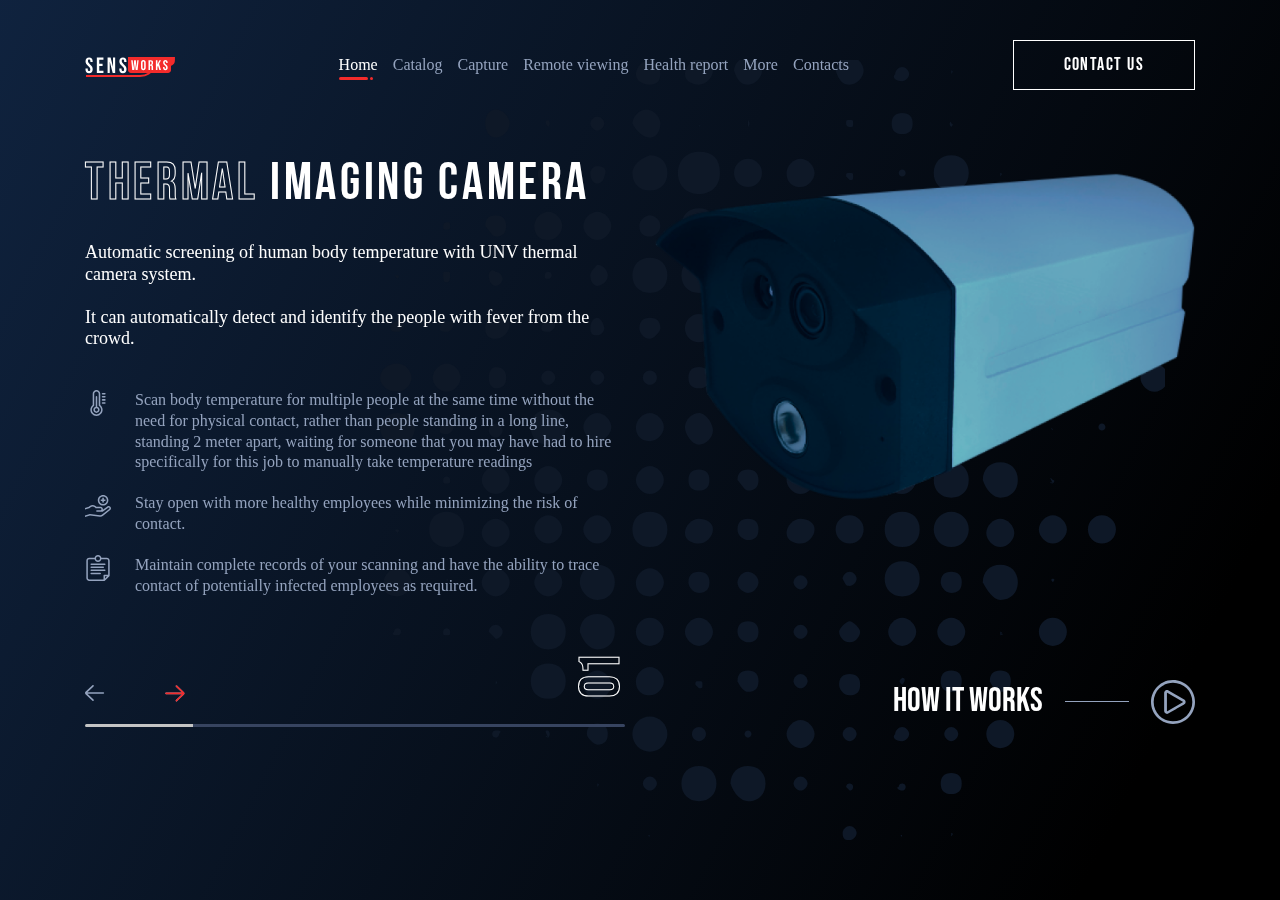
==== index.html @ 66bf6013 "Add files via upload" ====
<!DOCTYPE html>
<html lang="ru">
<head>
  <title>SENS Works</title>
  <meta charset="UTF-8">
  <meta name="viewport" content="width=device-width, initial-scale=1.0">
  <link rel="shortcut icon" href="img/favicon.svg" type="image/svg">

  <link rel="stylesheet" href="css/bootstrap.min.css">
  <link rel="stylesheet" type="text/css" href="css/assets.css">
  <link rel="stylesheet" href="css/slick.css">
  <link rel="stylesheet" href="css/slick-theme.css">
  <link rel="stylesheet" type="text/css" href="css/style.css">
  <link rel="stylesheet" href="css/media.css">
  <link rel="stylesheet" href="css/animate.css">
  <link rel="stylesheet" href="css/magnific-popup.css">

</head>

<body class="full-height">

  <header>
    <div class="container">
      <div class="header">
        <a href="index.html" class="logo"><img src="img/logo.svg" alt=""></a>

        <ul class="nav-menu">
          <li class="active"><a href="index.html">Home</a></li>
          <li><a href="catalog.html">Catalog</a></li>
          <li><a href="#">Capture</a></li>
          <li><a href="#">Remote viewing</a></li>
          <li><a href="#">Health report</a></li>
          <li><a href="#">More</a></li>
          <li><a href="#">Contacts</a></li>
        </ul>

        <a href="contact-us.html" class="header-btn">Contact us</a>

        <div class="btn-menu"><img src="img/menu.svg" alt=""></div>
      </div>
    </div>
  </header>


  <div class="container">
    <div class="row">
      <div class="col-xl-6 col-lg-6 col-md-12 order-lg-1 order-md-2 order-2">
        <div class="slider slider-for">
          <div>
            <div class="slider-head">
              <div class="title wow fadeInUp"><span>Thermal</span> imaging camera</div>
              <div class="descr wow fadeInUp" data-wow-delay=".2s">
                Automatic screening of human body temperature with UNV thermal camera system. <br><br>

                It can automatically detect and identify the people with fever from the crowd.
              </div>
            </div>

            <ul>
              <li class="wow fadeInUp" data-wow-delay=".3s">
                <img src="img/slider/1.svg" alt="">
                Scan body temperature for multiple people at the same time without the need for physical contact, rather than people standing in a long line, standing 2 meter apart, waiting for someone that you may have had
                to hire specifically for this job to manually take temperature readings
              </li>
              <li class="wow fadeInUp" data-wow-delay=".4s">
                <img src="img/slider/2.svg" alt="">
                Stay open with more healthy employees while minimizing the risk
                of contact.
              </li>
              <li class="wow fadeInUp" data-wow-delay=".5s">
                <img src="img/slider/3.svg" alt="">
                Maintain complete records of your scanning and have the ability to trace contact of potentially infected employees as required.
              </li>
            </ul>
          </div>
          <div>
            <div class="slider-head">
              <div class="title wow fadeInUp"><span>Face capture,</span> deduplication and tracking</div>
            </div>

            <ul>
              <li>
                <img src="img/slider/4.svg" alt="">
                Millisecond level processing speed, quickly capture key face points such
                as eyes, eyebrows, lips, nose, profiles on any device.
              </li>
              <li>
                <img src="img/slider/5.svg" alt="">
                Based on multi-task deep neural network, we can accurately track
                the face detected from images in real time.
              </li>
              <li>
                <img src="img/slider/6.svg" alt="">
                Quickly and accurately locate faces whether in shaded, vibration status,
                or in brightness changing or expression changing status.
              </li>
            </ul>
          </div>
          <div>
            <div class="slider-head">
              <div class="title small">
                Remote viewing, Infrared night vision,
                 Store visitor attribute analysis,
                 Smart Campus
                 Single Facial Recognition Attendance, Double Face Matching
              </div>
            </div>

            <ul>
              <li>
                <img src="img/slider/7.svg" alt="">
                We have the access control containing facial recognition and big data analysis technology, it is used to eliminate the occurrence of wrong pick-up, false alarm, kidnap, and other incidents.
              </li>
              <li>
                <img src="img/slider/8.svg" alt="">
                Use the intelligent morning inspection machine to check and record the child's height, weight, body temperature and other information to ensure the child's daily health and generate the growth photo album.
              </li>
              <li>
                <img src="img/slider/9.svg" alt="">
                Intelligent library machine is used to analyze children's reading interest, and provide data support for schools to introduce new book types and help parents to develop children's reading interest.
              </li>
            </ul>
          </div>
          <div>
            <div class="slider-head">
              <div class="title small">
                Student Health report - Facial Recognition,
                Temperature detection, Height measurement,
                Weight measurement,Intelligent photography
              </div>
            </div>

            <ul>
              <li>
                <img src="img/slider/10.svg" alt="">
                This equipment is especially important in our time, when there is a pandemic threat around us. Always be calm about the health of your child, since in educational institutions where cameras are installed, your child
                is protected from an infected person. The camera will instantly determine the body temperature and activity of a potential infected.
              </li>
              <li>
                <img src="img/slider/11.svg" alt="">
                We provide an opportunity to keep detailed statistics on the health status of students and visitors to institutions, so all information is analyzed with which you can predict the future state of human health.
              </li>
            </ul>
          </div>
          <div>
            <div class="slider-head">
              <div class="title small">
                <span>Vehicle/License</span> plate Feature Analysis <br>
                <span>Pedestrian</span> Feature Analysis <br>
                <span>Abnormal Event</span> Detection
              </div>
            </div>

            <ul>
              <li>
                Are you ready to increase the protection of your home, office, school right now? Write to us, we will provide a complete consultation on the selection of the required equipment.
              </li>
            </ul>
          </div>
        </div>
        <div class="panel">
          <div class="arrows"></div>
          <div class="slider__label">01</div>
          <div class="blur"></div>
        </div>
        

        <div class="progress" role="progressbar" aria-valuemin="0" aria-valuemax="100"></div>
        
      </div>
      <div class="col-xl-6 col-lg-6 col-md-12 order-lg-2 order-md-1 order-1">
        <div class="slider-nav">
          <div>
            <div class="slide-img"><img src="img/slider/slide1.png" alt=""></div>
            <a class="popup-youtube wow fadeInUp" data-wow-delay=".5s" href="http://www.youtube.com/watch?v=0O2aH4XLbto">How it works <span></span><img src="img/play.svg" alt=""></a><br>
          </div>
          <div>
            <div class="slide-img poa"><img src="img/slider/slide2.png" alt=""></div>
          </div>
          <div>
            <div class="slide-img poa"><img src="img/slider/slide3.png" alt=""></div>
          </div>
          <div>
            <div class="slide-img"><img src="img/slider/slide4.png" alt=""></div>
          </div>
          <div>
            <div class="slide-img"><img src="img/slider/slide5.png" alt=""></div>
          </div>
        </div>
      </div>

    </div>
  </div>







  <div class="header-menu wow zoomIn" data-wow-duration=".2s">
    <div class="close"><img src="img/close.svg" alt=""></div>
    <ul class="nav-menu">
      <li class="active"><a href="index.html">Home</a></li>
      <li><a href="catalog.html">Catalog</a></li>
      <li><a href="#">Capture</a></li>
      <li><a href="#">Remote viewing</a></li>
      <li><a href="#">Health report</a></li>
      <li><a href="#">More</a></li>
      <li><a href="#">Contacts</a></li>
    </ul>
  </div>

  <script src="js/jquery.min.js"></script>
  <script src="js/bootstrap.bundle.min.js"></script>
  <script src="js/typed.min.js"></script>
  <script src="js/script.js"></script>
  <script src="js/slick.min.js"></script>
  <script src="js/jquery.magnific-popup.js"></script>
  <script src="js/wow.min.js"></script>
  <script type="text/javascript" src="js/vanilla-tilt.min.js"></script>


</body>
</html>
---- css/assets.css ----
* {
	outline: none;
}
h1,h2,h3,h4,h5,h6,p {
	margin: 0;
	color: #000;
}
ul {
	padding: 0;
	list-style: none;
	margin-bottom: 0;
}
html {
	overflow-x: hidden;
	scroll-behavior: smooth;
}
body {
	background: linear-gradient(116.59deg, #102441 -3.58%, #000000 88.26%);
	font-family: Lato, sans-serif;
	width: 100%;
	overflow-x: hidden;
}

@font-face {
 font-family: Bebas Neue;
 src: url(fonts/BebasNeue-Regular.ttf);
}

@font-face {
 font-family: Bebas Neue Bold;
 src: url(fonts/BebasNeue-Bold.ttf);
}

h1 {
	font-family: Bebas Neue;
	font-style: normal;
	font-weight: normal;
	font-size: 58px;
	line-height: 100%;
	color: #FFFFFF;
	text-align: center;
	margin-bottom: 20px;
}
---- css/style.css ----
header .header {
	display: flex;
	align-items: center;
	justify-content: space-between;
	padding-top: 40px;
	margin-bottom: 80px;
	z-index: 1;
	position: relative;
}

header ul.nav-menu {
	display: flex;
}

header ul.nav-menu li a {
	font-family: Lato;
	font-style: normal;
	font-weight: normal;
	font-size: 16px;
	line-height: 100%;
	display: flex;
	align-items: center;
	color: #94A3BE;
	text-decoration: none;
	position: relative;
}

header ul.nav-menu li:not(:last-of-type) {
	margin-right: 15px;
}

header ul.nav-menu li.active a,
header ul.nav-menu li a:hover {
	color: #fff;
}

header ul.nav-menu li.active a:before {
	content: '';
	display: block;
	width: 29px;
	height: 3px;
	background: #F32B2B;
	border-radius: 15px;
	position: absolute;
	bottom: -7px;
}

header ul.nav-menu li.active a:after {
	content: '';
	display: block;
	width: 3px;
	height: 3px;
	background: #F32B2B;
	border-radius: 15px;
	position: absolute;
	bottom: -7px;
	left: 31px;
}

header .header-btn {
	font-family: Bebas Neue;
	font-style: normal;
	font-weight: normal;
	font-size: 18px;
	line-height: 100%;
	display: flex;
	align-items: center;
	text-align: center;
	letter-spacing: 0.08em;
	color: #FFFFFF;
	text-decoration: none;

	padding: 15px 50px;
	border: 1px solid #FFFFFF;
	border-radius: 0px;
	transition: .2s ease-out;
}

header .header-btn:hover {
	background: #fff;
	color: #000;
}

header .btn-menu {
	display: none;
}

.catalog header .header {
	margin-bottom: 130px;
}

.main h1 + .descr {
	font-family: Lato;
	font-style: normal;
	font-weight: 600;
	font-size: 18px;
	line-height: 120%;
	text-align: center;
	color: #94A3BE;

	max-width: 500px;
	margin: 0 auto 150px;
}

.main .product {
	margin-bottom: 250px;
}

.main .product .title {
	font-family: Bebas Neue;
	font-style: normal;
	font-weight: normal;
	font-size: 38px;
	line-height: 100%;
	color: #FFFFFF;
	margin-bottom: 23px;
}

.main .product .subtitle {
	font-family: Lato;
	font-style: normal;
	font-weight: 600;
	font-size: 18px;
	line-height: 120%;
	display: flex;
	align-items: center;
	color: #94A3BE;
	margin-bottom: 12px;
	max-width: 260px;
}

.main .product ul {
	margin-bottom: 50px;
}

.main .product ul li {
	font-family: Lato;
	font-style: normal;
	font-weight: normal;
	font-size: 14px;
	line-height: 150%;
	color: #94A3BE;
}

.main .product ul li span {
	color: #fff;
}

.main .product a.btn-buy {
	font-family: Bebas Neue;
	font-style: normal;
	font-weight: normal;
	font-size: 16px;
	line-height: 100%;
	text-align: center;
	letter-spacing: 0.08em;
	color: #FFFFFF;
	padding: 8px 36px;
	border: 1px solid #FFFFFF;
	border-radius: 0px;
	text-decoration: none;
	display: inline-block;
	transition: .2s ease-out;
}

.main .product a.btn-buy:hover {
	background: #fff;
	color: #000;
}

.main .product .product-img {
	display: flex;
	align-items: center;
	justify-content: center;
	height: 100%;
	position: relative;
}

.main .product .product-img:after {
	content: '';
	background: url("../img/products/bg.svg") no-repeat center center;
	display: block;
	width: 100%;
	height: 100%;
	position: absolute;
	z-index: -1;
	background-size: cover;
}

.header-menu {
	display: none;
	position: fixed;
	z-index: 999;
	top: 0;
	right: 0;
	bottom: 0;
	left: 0;
	background: rgba(0, 0, 0, .95);
}

.header-menu .close img {
	position: absolute;
	top: 24px;
	right: 24px;
	width: 48px;
	height: 48px;
	cursor: pointer;
}

.header-menu ul.nav-menu {
	display: flex;
	flex-direction: column;
	align-items: center;
	justify-content: center;
	height: 100%;
}

.header-menu ul.nav-menu li a {
	font-family: Lato;
	font-style: normal;
	font-weight: normal;
	font-size: 22px;
	line-height: 100%;
	display: flex;
	align-items: center;
	color: #94A3BE;
	text-decoration: none;
	position: relative;
}

.header-menu ul.nav-menu li:not(:last-of-type) {
	margin-bottom: 25px;
}

.header-menu ul.nav-menu li.active a,
.header-menu ul.nav-menu li a:hover {
	color: #fff;
}

body.full-height {
	min-height: 100vh;
	position: relative;
}

body.full-height:after {
	content: '';
	background: url('../img/bg.svg') no-repeat 75% center;
	position: absolute;
	width: 100%;
	height: 100%;
	top: 0;
	right: 0;
	z-index: -1;
}

.contact-us {
	margin-bottom: 30px;
}

.contact-us .title {
	font-family: Bebas Neue Bold;
	font-style: normal;
	font-weight: normal;
	font-size: 52px;
	line-height: 160%;
	display: flex;
	align-items: center;
	letter-spacing: 0.07em;
	color: #fff;
	margin-bottom: 30px;
}

.contact-us .title span {
	color: transparent;
	-webkit-text-stroke: 1px white;
	text-stroke: 1px white;
}

.contact-us .descr {
	font-family: Lato;
	font-style: normal;
	font-weight: normal;
	text-align: left;
	font-size: 22px;
	line-height: 130%;
	color: #94A3BE;
	max-width: 350px;
	margin-bottom: 60px;
}

.contact-us .links a {
	font-family: Lato;
	font-style: normal;
	font-weight: bold;
	font-size: 22px;
	line-height: 160%;
	color: #FFFFFF;
	display: block;
	text-decoration: none;
}

.contact-us form button[type=submit] {
	font-family: Bebas Neue;
	font-style: normal;
	font-weight: normal;
	font-size: 18px;
	line-height: 100%;
	display: flex;
	align-items: center;
	text-align: center;
	letter-spacing: 0.08em;
	color: #FFFFFF;
	padding: 15px 60px;
	border: 1px solid #FFFFFF;
	border-radius: 0px;
	background: transparent;
	transition: .2s ease-out;
	margin-bottom: 30px;
}

.contact-us form button[type=submit]:hover {
	background-color: #fff;
	color: #000;
}

.contact-us form div.in {
  display: flex;
  flex-direction: column-reverse;
  margin: 0 auto 10px;
}

.contact-us form div.in input {
	font-family: Lato;
	font-style: normal;
	font-weight: 600;
	font-size: 22px;
	line-height: 160%;
	display: flex;
	align-items: center;
	color: #FFFFFF;

	width: 100%;
	background: none;
	border: none;
	border-bottom: 1px solid #94A3BE;
	padding: 10px 0;
}

.contact-us form div.in label {
	font-family: Lato;
	font-style: normal;
	font-weight: normal;
	font-size: 18px;
	line-height: 100%;
	display: flex;
	align-items: center;
	color: #94A3BE;


	transform: translateY(2.5rem);
	transform-origin: left top;
	cursor: text;
	transition: 0.2s ease-out;
}

.contact-us form div.in input:focus ~ label,
.contact-us form div.in input:not(:placeholder-shown) ~ label {
  transform: translateY(1.2rem) scale(0.8);
}

.contact-us form div.in label span {
	color: red;
}

.contact-us form .checkbox {
	width: 100%;
	display: flex;
	align-items: center;
	margin-bottom: 90px;
	margin-top: 30px;
}

.contact-us form .checkbox label {
	font-family: Lato;
	font-style: normal;
	font-weight: normal;
	font-size: 18px;
	line-height: 100%;
	display: flex;
	align-items: center;
	color: #94A3BE;
	margin-bottom: 0;
}

input[type="checkbox"] {
  position: absolute;
  z-index: -1;
  opacity: 0;
}

input[type="checkbox"]+label {
  display: inline-flex;
  align-items: center;
  user-select: none;
}
input[type="checkbox"]+label::before {
  content: '';
  display: inline-block;
  width: 20px;
  height: 20px;
  flex-shrink: 0;
  flex-grow: 0;
  border: 1px solid #94A3BE;
  margin-right: 12px;
  box-sizing: border-box;
  background-repeat: no-repeat;
  background-position: center center;
  background-size: 70% 70%;
  cursor: pointer;
}

input[type="checkbox"]:checked+label::before {
  background-image: url("data:image/svg+xml,%3Csvg width='15' height='10' viewBox='0 0 15 10' fill='none' xmlns='http://www.w3.org/2000/svg'%3E%3Cpath d='M13.5573 1L5.82 8.73729C5.46972 9.08757 4.90181 9.08757 4.55152 8.73729L1 5.18576' stroke='%2394A3BE' stroke-width='1.5' stroke-linecap='round' stroke-linejoin='round'/%3E%3C/svg%3E%0A");
}


.popup-youtube {
	font-family: Bebas Neue;
	font-style: normal;
	font-weight: normal;
	font-size: 34px;
	line-height: 120%;
	color: #FFFFFF;
	text-decoration: none;

	display: flex;
	align-items: center;
	justify-content: space-between;
	position: absolute;
	right: 0;
	bottom: -200px;
}

.popup-youtube span {
	width: 64px;
	height: 1px;
	background-color: #94A3BE;
	margin: 0 22px;
}

.popup-youtube:hover {
	text-decoration: none;
	color: #fff;
}




.progress {
  display: block;
  width: 100%;
  height: 3px;
  overflow: hidden;
  background: #374460;
  border-radius: 28px;

  background-image: linear-gradient(to right, #C4C4C4, #C4C4C4);
  background-repeat: no-repeat;
  background-size: 0 100%;
  
  transition: background-size 0.4s ease-in-out;
}

.slider__label {
	font-family: Bebas Neue;
	font-style: normal;
	font-weight: normal;
	font-size: 58px;
	line-height: 100%;
	transform: rotate(-90deg);

	color: transparent;
    -webkit-text-stroke: 1px white;
    text-stroke: 1px white;
}

.slider {
  margin: 30px auto 50px;
}

.slider .sr-only {
  position: absolute;
  width: 1px;
  height: 1px;
  padding: 0;
  margin: -1px;
  overflow: hidden;
  clip: rect(0, 0, 0, 0);
  border: 0;
}

.slider .slider-head {
	margin-bottom: 80px;
}

.slider .title {
	font-family: Bebas Neue Bold;
	font-style: normal;
	font-weight: normal;
	font-size: 52px;
	line-height: 100%;
	letter-spacing: 0.07em;
	color: #fff;
	margin-bottom: 30px;
}

.slider .title span {
    color: transparent;
    -webkit-text-stroke: 1px white;
    text-stroke: 1px white;
}

.slider .title.small {
	font-size: 32px;
}

.slider .descr {
	font-family: Lato;
	font-style: normal;
	font-weight: normal;
	font-size: 18px;
	line-height: 120%;
	color: #FFFFFF;
	text-align: left;
}

.slider ul li {
	font-family: Lato;
	font-style: normal;
	font-weight: normal;
	font-size: 16px;
	line-height: 130%;
	color: #94A3BE;
	display: flex;
	align-items: flex-start;
	
}

.slider ul li:not(:last-of-type) {
	margin-bottom: 30px;
}

.slider ul li img {
	margin-right: 24px;
}

.slider + .panel {
	display: flex;
	align-items: flex-end;
	justify-content: space-between;
	margin-bottom: 20px;
}

.arrows > div {
	display: inline-block;
	cursor: pointer;
}

.arrows > div:first-child {
	margin-right: 60px;
}
.slick-slide .slide-img img {
	margin: 0 auto;
	max-width: 100%;
	max-height: 400px;
}
.slide-img.poa {
	
}

.slide-img.poa img {
	position: relative;
	bottom: 0;
	right: 0;
	max-width: inherit;
	max-height: inherit;
}

.slick-list {
	overflow: visible;
}

.blur {
	display: none;
}

.full-height header .header {
	margin-bottom: 40px;
}

body.full-height {
	padding-bottom: 20px;
}
---- css/media.css ----
@media (max-width: 1440px) {
	.slider .slider-head {
	    margin-bottom: 40px;
	}
	.slider ul li:not(:last-of-type) {
	    margin-bottom: 20px;
	}
}

@media (max-width: 1200px) {
	.popup-youtube {
		bottom: -100px;
	}
	.slide-img.poa img {
		max-width: 100%;
		max-height: 100%;
	}
	body.full-height:after {
		display: none;
	}

	.slider + .panel {
		align-items: center;
		position: fixed;
		bottom: 0;
		padding: 10px 50px 20px;
		margin-bottom: 0;
		left: 0;
		right: 0;
		z-index: 1;
	}

	.panel .blur {
		display: block;
		position: absolute;
		top: 0;
		bottom: 0;
		left: 0;
		right: 0;
		background: rgba(8, 18, 32,.5);
		backdrop-filter: blur(10px);
		z-index: -1;
	}

	.progress {
		position: fixed;
		bottom: 5px;
		left: 15px;
		right: 15px;
		width: auto;
		z-index: 2;
	}

	.slider__label {
		transform: rotate(0deg);
	}

	header .header {
		margin-bottom: 20px;
	}

	.slider {
	    margin: 30px auto 120px;
	}

	.slider__label {
		font-size: 42px;
	}
	.full-height header .header {
		margin-bottom: 40px;
	}

	.slider .descr {
		font-size: 16px;
	}

	.slider .slider-head {
		margin-bottom: 60px;
	}

	body.full-height {
		padding-bottom: 0;
	}
}

@media (max-width: 992px) {
	.slick-slide {
		margin-top: 0 !important;
	}
.full-height header .header {
	margin-bottom: 40px;
}
header .header .nav-menu {
	display: none;
}

header .header .header-btn {
	display: none;
}
header .btn-menu {
	display: block;
}
h1 {
	font-size: 34px;
	line-height: 38px;
}

.contact-us .title {
	justify-content: center;
}

.contact-us .descr {
	text-align: center;
	margin: 0 auto 60px;
}
.contact-us .links a {
	text-align: center;
}

.contact-us form button[type=submit] {
	justify-content: center;
	margin: 0 auto;
}

.contact-us form {
	max-width: 400px;
	margin: 0 auto;
}

.contact-us form .checkbox label {
	font-size: 16px;
}

.contact-us form .checkbox {
	margin-bottom: 50px;
}
.contact-us form div.in label {
	font-size: 16px;
}
.contact-us form div.in input {
	font-size: 18px;
}
body.full-height:after {
	display: none;
}
.slider {
	max-height: inherit;
}


}

@media (max-width: 768px) {
	.full-height header .header {
	    margin-bottom: 40px;
	}
	.contact-us .title {
		font-size: 34px;
		line-height: 120%;
	}

	.contact-us .descr {
		font-size: 18px;
	}

	.contact-us .links a {
		font-size: 18px;
	}

	.main h1 + .descr {
		margin: 0 auto 70px;
	}

	.slider .slider-head {
		margin-bottom: 50px;
	}

	.slider .title {
		font-size: 30px;
		margin-bottom: 20px;
		text-align: center;
	}
	.slider .title.small {
	    font-size: 20px;
	}

	.slider .descr {
		font-size: 12px;
		text-align: center;
	}

	.slider ul li {
		font-size: 10px;
		line-height: 130%;
	}

	.arrows > div:first-child {
		margin-right: 40px;
	}

	.slider__label {
		font-size: 32px;
		transform: rotate(0);
	}

	.popup-youtube {
		display: none;
	}
	.slide-img {
		width: 125px;
		height: 125px;
		border-radius: 50%;
		overflow: hidden;
		background-color: #102441;
		margin: 0 auto;
		display: flex;
		align-items: center;
		justify-content: center;
		padding: 15px;
	}

	.slide-img.poa {
		padding: 0;
	}

	.slide-img.poa img {
		position: static;
		max-width: 100%;
	}

	.slider {
		max-width: 500px;
	    margin: 0px auto 77px;
	}

	header .header {
		padding-top: 20px;
	}

	.slider + .panel {
		position: fixed;
		bottom: 0;
		left: 0;
		right: 0;
		padding: 10px 15px 20px;
		margin-bottom: 0;
		justify-content: center;
	}

	.panel .blur {
		display: block;
		position: absolute;
		top: 0;
		bottom: 0;
		left: 0;
		right: 0;
		background: rgba(8, 18, 32,.5);
		backdrop-filter: blur(10px);
		z-index: -1;
	}

	.progress {
		position: fixed;
		bottom: 5px;
		left: 15px;
		right: 15px;
		width: auto;
	}
	.slider + .panel .arrows {
		margin-right: 100px;
	}

	.contact-us form .checkbox label {
		font-size: 14px;
	}

	.main .product .product-img {
		max-width: 300px;
		max-height: 200px;
		margin: 0 auto 30px;
	}
	.main .product .product-img img {
		max-width: 100%;
		max-height: 100%;
		display: block;
	}
	.main .product .product-img:after {
		display: none;
	}
	.main .product ul {
		margin-bottom: 30px;
	}

}

@media (max-width: 520px) {

}

@media (max-width: 480px) {
	.slider + .panel {
		justify-content: space-between;
	}
	.slider + .panel .arrows {
		margin-right: 0px;
	}
}

@media (max-width: 375px) {
	.main .product ul li {
		font-size: 12px;
	}
}

@media (max-width: 320px) {

}
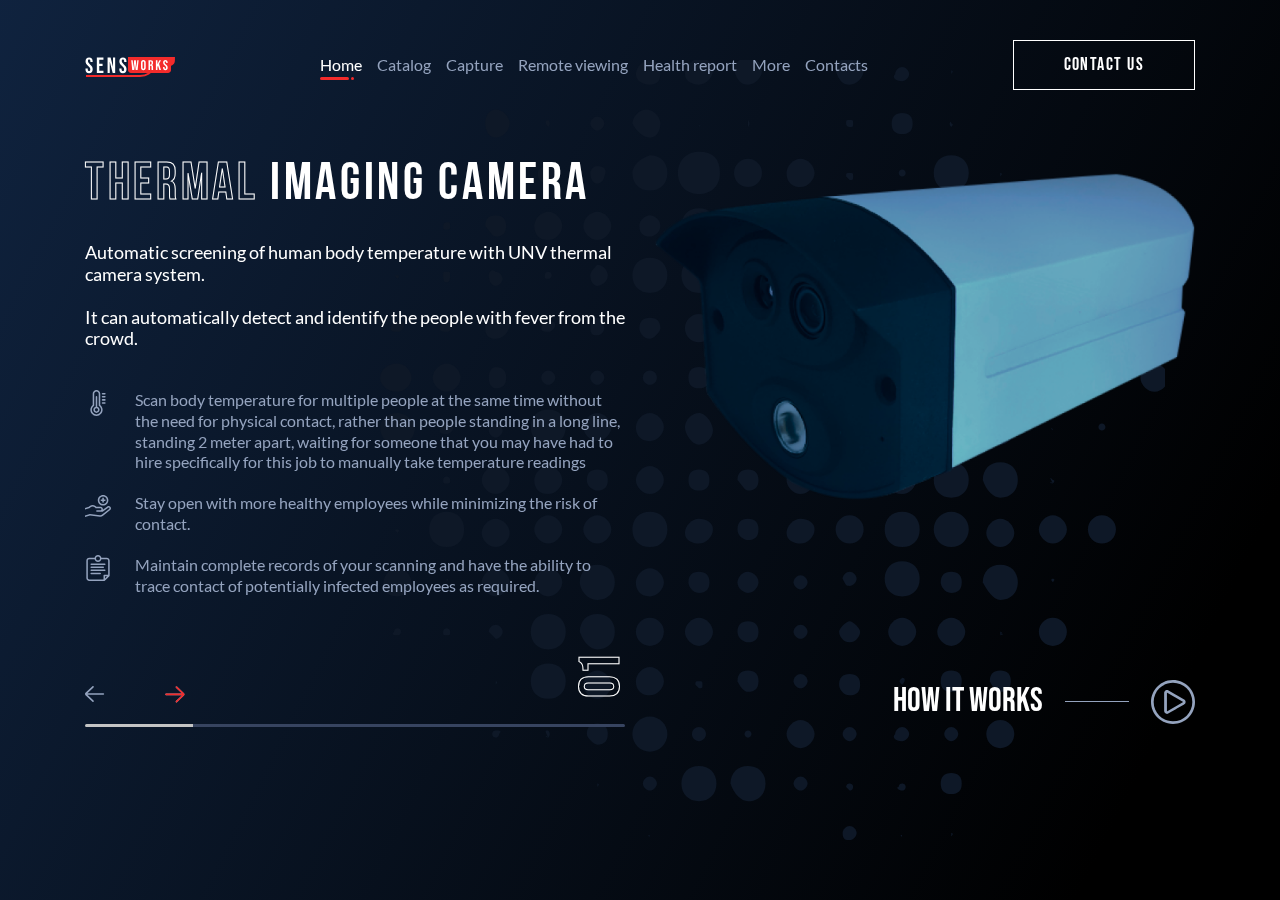
==== commit 8b3c1eb2: "Add files via upload" ====
--- a/index.html
+++ b/index.html
@@ -72,6 +72,8 @@
                 Maintain complete records of your scanning and have the ability to trace contact of potentially infected employees as required.
               </li>
             </ul>
+
+            <div class="hidden-btn wow fadeInUp" data-wow-delay=".6s"><a href="contact-us.html" class="header-btn">Contact us</a></div>
           </div>
           <div>
             <div class="slider-head">
@@ -95,6 +97,8 @@
                 or in brightness changing or expression changing status.
               </li>
             </ul>
+
+            <div class="hidden-btn"><a href="contact-us.html" class="header-btn">Contact us</a></div>
           </div>
           <div>
             <div class="slider-head">
@@ -120,6 +124,8 @@
                 Intelligent library machine is used to analyze children's reading interest, and provide data support for schools to introduce new book types and help parents to develop children's reading interest.
               </li>
             </ul>
+
+            <div class="hidden-btn"><a href="contact-us.html" class="header-btn">Contact us</a></div>
           </div>
           <div>
             <div class="slider-head">
@@ -141,6 +147,8 @@
                 We provide an opportunity to keep detailed statistics on the health status of students and visitors to institutions, so all information is analyzed with which you can predict the future state of human health.
               </li>
             </ul>
+
+            <div class="hidden-btn"><a href="contact-us.html" class="header-btn">Contact us</a></div>
           </div>
           <div>
             <div class="slider-head">
@@ -156,6 +164,8 @@
                 Are you ready to increase the protection of your home, office, school right now? Write to us, we will provide a complete consultation on the selection of the required equipment.
               </li>
             </ul>
+
+            <div class="hidden-btn"><a href="contact-us.html" class="header-btn">Contact us</a></div>
           </div>
         </div>
         <div class="panel">
@@ -190,6 +200,7 @@
       </div>
 
     </div>
+
   </div>
 
 
--- a/css/assets.css
+++ b/css/assets.css
@@ -31,6 +31,11 @@
  src: url(fonts/BebasNeue-Bold.ttf);
 }
 
+@font-face {
+ font-family: Lato;
+ src: url(fonts/Lato-Regular.ttf);
+}
+
 h1 {
 	font-family: Bebas Neue;
 	font-style: normal;
--- a/css/style.css
+++ b/css/style.css
@@ -15,7 +15,6 @@
 header ul.nav-menu li a {
 	font-family: Lato;
 	font-style: normal;
-	font-weight: normal;
 	font-size: 16px;
 	line-height: 100%;
 	display: flex;
@@ -57,7 +56,8 @@
 	left: 31px;
 }
 
-header .header-btn {
+header .header-btn,
+.hidden-btn a {
 	font-family: Bebas Neue;
 	font-style: normal;
 	font-weight: normal;
@@ -76,9 +76,11 @@
 	transition: .2s ease-out;
 }
 
-header .header-btn:hover {
+header .header-btn:hover,
+.hidden-btn a:hover {
 	background: #fff;
 	color: #000;
+	text-decoration: none;
 }
 
 header .btn-menu {
@@ -92,7 +94,6 @@
 .main h1 + .descr {
 	font-family: Lato;
 	font-style: normal;
-	font-weight: 600;
 	font-size: 18px;
 	line-height: 120%;
 	text-align: center;
@@ -119,7 +120,6 @@
 .main .product .subtitle {
 	font-family: Lato;
 	font-style: normal;
-	font-weight: 600;
 	font-size: 18px;
 	line-height: 120%;
 	display: flex;
@@ -136,7 +136,6 @@
 .main .product ul li {
 	font-family: Lato;
 	font-style: normal;
-	font-weight: normal;
 	font-size: 14px;
 	line-height: 150%;
 	color: #94A3BE;
@@ -218,7 +217,6 @@
 .header-menu ul.nav-menu li a {
 	font-family: Lato;
 	font-style: normal;
-	font-weight: normal;
 	font-size: 22px;
 	line-height: 100%;
 	display: flex;
@@ -279,7 +277,6 @@
 .contact-us .descr {
 	font-family: Lato;
 	font-style: normal;
-	font-weight: normal;
 	text-align: left;
 	font-size: 22px;
 	line-height: 130%;
@@ -291,7 +288,6 @@
 .contact-us .links a {
 	font-family: Lato;
 	font-style: normal;
-	font-weight: bold;
 	font-size: 22px;
 	line-height: 160%;
 	color: #FFFFFF;
@@ -332,7 +328,6 @@
 .contact-us form div.in input {
 	font-family: Lato;
 	font-style: normal;
-	font-weight: 600;
 	font-size: 22px;
 	line-height: 160%;
 	display: flex;
@@ -349,7 +344,6 @@
 .contact-us form div.in label {
 	font-family: Lato;
 	font-style: normal;
-	font-weight: normal;
 	font-size: 18px;
 	line-height: 100%;
 	display: flex;
@@ -383,7 +377,6 @@
 .contact-us form .checkbox label {
 	font-family: Lato;
 	font-style: normal;
-	font-weight: normal;
 	font-size: 18px;
 	line-height: 100%;
 	display: flex;
@@ -527,7 +520,6 @@
 .slider .descr {
 	font-family: Lato;
 	font-style: normal;
-	font-weight: normal;
 	font-size: 18px;
 	line-height: 120%;
 	color: #FFFFFF;
@@ -537,7 +529,6 @@
 .slider ul li {
 	font-family: Lato;
 	font-style: normal;
-	font-weight: normal;
 	font-size: 16px;
 	line-height: 130%;
 	color: #94A3BE;
@@ -601,3 +592,74 @@
 body.full-height {
 	padding-bottom: 20px;
 }
+
+
+.hidden-btn {
+	display: none;
+	text-align: center;
+}
+
+.hidden-btn a {
+	display: inline-block;
+}
+
+
+.c-title span {
+	display: block;
+	font-family: Lato;
+	font-style: normal;
+	font-weight: normal;
+	font-size: 16px;
+	line-height: 120%;
+	color: #FFFFFF;
+	padding: 20px 0;
+}
+
+.c span {
+	display: block;
+	font-family: Lato;
+	font-style: normal;
+	font-weight: normal;
+	font-size: 16px;
+	line-height: 120%;
+	color: #FFFFFF;
+	padding: 20px 0;
+	height: 60px;
+}
+
+
+.r {
+	display: flex;
+	-margin-bottom: 100px;
+	border: 1px solid rgba(255, 255, 255, 0.1);
+
+}
+
+.c {
+	flex: 1;
+	border-left: 1px solid rgba(255, 255, 255, 0.1);
+	padding-left: 15px;
+}
+
+.c-title {
+	display: flex;
+	align-items: center;
+	margin-left: 50px;
+	border-left: 0;
+
+}
+
+.c-title span {
+	font-size: 20px;
+	line-height: 120%;
+	color: #94A3BE;
+}
+
+.c-head span {
+	font-family: Lato;
+	font-style: normal;
+	font-weight: normal;
+	font-size: 20px;
+	line-height: 120%;
+	color: #94A3BE;
+}
--- a/css/media.css
+++ b/css/media.css
@@ -148,6 +148,39 @@
 	max-height: inherit;
 }
 
+.slide-img {
+	width: 125px;
+	height: 125px;
+	border-radius: 50%;
+	overflow: hidden;
+	background-color: #102441;
+	margin: 0 auto;
+	display: flex;
+	align-items: center;
+	justify-content: center;
+	padding: 15px;
+}
+
+.slide-img.poa {
+	padding: 0;
+}
+
+.slide-img.poa img {
+	position: static;
+	max-width: 100%;
+}
+
+.popup-youtube {
+	display: none;
+}
+
+.hidden-btn {
+	display: block;
+}
+
+.slider ul li {
+	margin-bottom: 30px;
+}
 
 }
 
@@ -191,7 +224,7 @@
 	}
 
 	.slider ul li {
-		font-size: 10px;
+		font-size: 12px;
 		line-height: 130%;
 	}
 
@@ -206,27 +239,6 @@
 
 	.popup-youtube {
 		display: none;
-	}
-	.slide-img {
-		width: 125px;
-		height: 125px;
-		border-radius: 50%;
-		overflow: hidden;
-		background-color: #102441;
-		margin: 0 auto;
-		display: flex;
-		align-items: center;
-		justify-content: center;
-		padding: 15px;
-	}
-
-	.slide-img.poa {
-		padding: 0;
-	}
-
-	.slide-img.poa img {
-		position: static;
-		max-width: 100%;
 	}
 
 	.slider {
@@ -277,19 +289,31 @@
 
 	.main .product .product-img {
 		max-width: 300px;
-		max-height: 200px;
 		margin: 0 auto 30px;
 	}
 	.main .product .product-img img {
 		max-width: 100%;
-		max-height: 100%;
+		max-height: 200px;
 		display: block;
 	}
 	.main .product .product-img:after {
 		display: none;
 	}
+	.main {
+		text-align: center;
+	}
+
+	.main .product .subtitle {
+		margin: 0 auto 12px;
+	}
+
 	.main .product ul {
-		margin-bottom: 30px;
+		max-width: 400px;
+		margin: 0 auto 30px;
+	}
+
+	.main .product {
+	    margin-bottom: 100px;
 	}
 
 }
@@ -305,6 +329,13 @@
 	.slider + .panel .arrows {
 		margin-right: 0px;
 	}
+
+	.main .product .product-img {
+		max-width: 200px;
+	}
+	.main .product .product-img img {
+		max-height: 180px;
+	}
 }
 
 @media (max-width: 375px) {
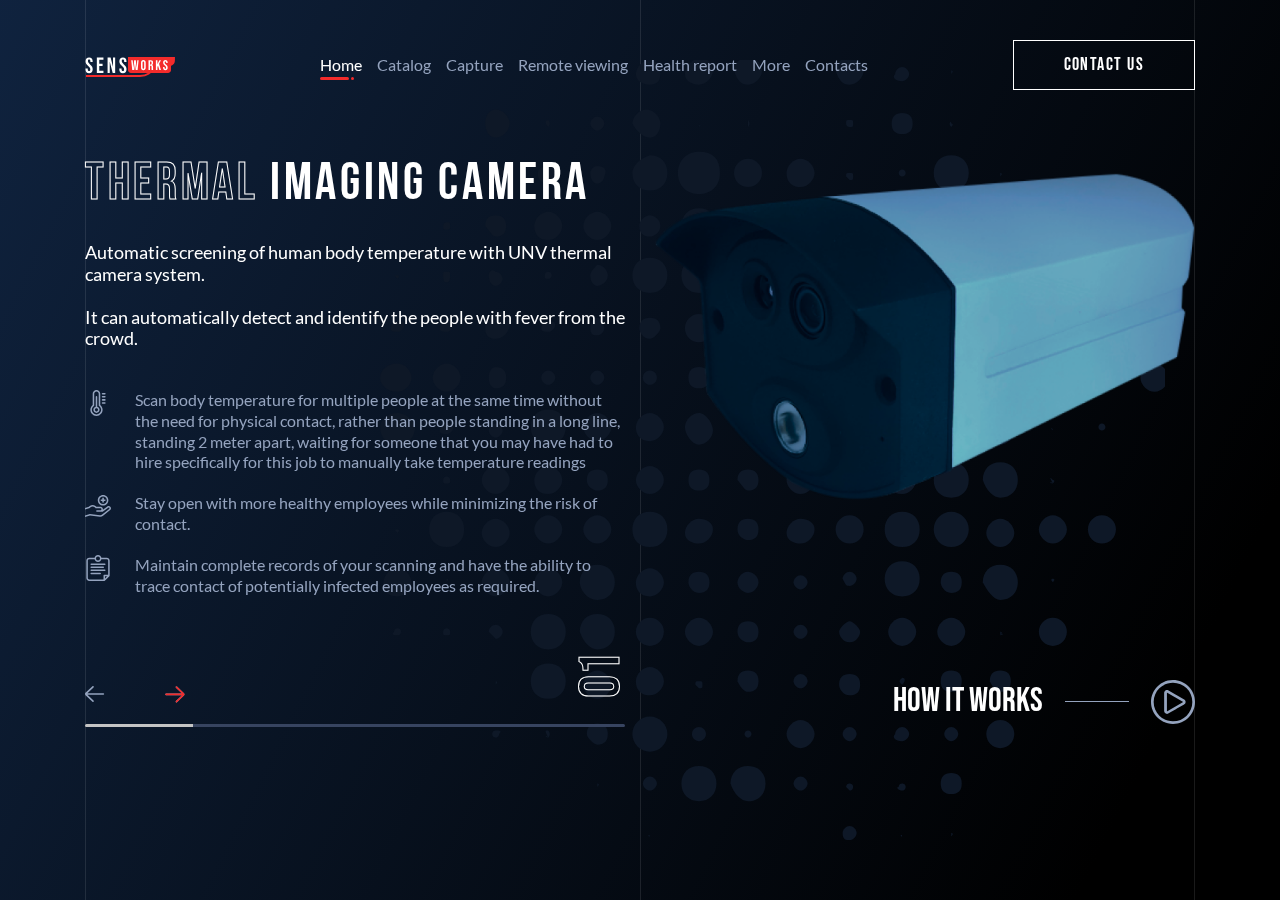
==== commit fdbb6e67: "Add files via upload" ====
--- a/index.html
+++ b/index.html
@@ -18,31 +18,25 @@
 </head>
 
 <body class="full-height">
-
-  <header>
-    <div class="container">
-      <div class="header">
-        <a href="index.html" class="logo"><img src="img/logo.svg" alt=""></a>
-
-        <ul class="nav-menu">
-          <li class="active"><a href="index.html">Home</a></li>
-          <li><a href="catalog.html">Catalog</a></li>
-          <li><a href="#">Capture</a></li>
-          <li><a href="#">Remote viewing</a></li>
-          <li><a href="#">Health report</a></li>
-          <li><a href="#">More</a></li>
-          <li><a href="#">Contacts</a></li>
-        </ul>
-
-        <a href="contact-us.html" class="header-btn">Contact us</a>
-
-        <div class="btn-menu"><img src="img/menu.svg" alt=""></div>
-      </div>
-    </div>
-  </header>
-
-
   <div class="container">
+    <header>
+      <a href="index.html" class="logo"><img src="img/logo.svg" alt=""></a>
+
+      <ul class="nav-menu">
+        <li class="active"><a href="index.html">Home</a></li>
+        <li><a href="catalog.html">Catalog</a></li>
+        <li><a href="#">Capture</a></li>
+        <li><a href="#">Remote viewing</a></li>
+        <li><a href="#">Health report</a></li>
+        <li><a href="#">More</a></li>
+        <li><a href="#">Contacts</a></li>
+      </ul>
+
+      <a href="contact-us.html" class="header-btn">Contact us</a>
+
+      <div class="btn-menu"><img src="img/menu.svg" alt=""></div>
+    </header>
+    
     <div class="row">
       <div class="col-xl-6 col-lg-6 col-md-12 order-lg-1 order-md-2 order-2">
         <div class="slider slider-for">
--- a/css/style.css
+++ b/css/style.css
@@ -1,4 +1,4 @@
-header .header {
+header {
 	display: flex;
 	align-items: center;
 	justify-content: space-between;
@@ -8,7 +8,7 @@
 	position: relative;
 }
 
-header ul.nav-menu {
+header .nav-menu {
 	display: flex;
 }
 
@@ -87,7 +87,7 @@
 	display: none;
 }
 
-.catalog header .header {
+.catalog header {
 	margin-bottom: 130px;
 }
 
@@ -585,12 +585,8 @@
 	display: none;
 }
 
-.full-height header .header {
+.full-height header {
 	margin-bottom: 40px;
-}
-
-body.full-height {
-	padding-bottom: 20px;
 }
 
 
@@ -613,6 +609,7 @@
 	line-height: 120%;
 	color: #FFFFFF;
 	padding: 20px 0;
+	height: initial;
 }
 
 .c span {
@@ -623,30 +620,30 @@
 	font-size: 16px;
 	line-height: 120%;
 	color: #FFFFFF;
+	padding: 5px 0;
+	height: 57px;
+	box-sizing: content-box;
+	text-align: left;
+}
+
+
+.r {
+	display: flex;
+	border-bottom: 1px solid rgba(255, 255, 255, 0.1);
 	padding: 20px 0;
-	height: 60px;
-}
-
-
-.r {
-	display: flex;
-	-margin-bottom: 100px;
-	border: 1px solid rgba(255, 255, 255, 0.1);
 
 }
 
 .c {
 	flex: 1;
-	border-left: 1px solid rgba(255, 255, 255, 0.1);
+	-border-left: 1px solid rgba(255, 255, 255, 0.1);
 	padding-left: 15px;
 }
 
 .c-title {
 	display: flex;
 	align-items: center;
-	margin-left: 50px;
-	border-left: 0;
-
+	padding-left: 50px;
 }
 
 .c-title span {
@@ -662,4 +659,52 @@
 	font-size: 20px;
 	line-height: 120%;
 	color: #94A3BE;
-}
+	height: initial;
+}
+
+.c2 {
+	flex: 2;
+	padding-right: 15px;
+}
+
+body:before {
+	content: '';
+	width: 1px;
+	height: 100%;
+	position: fixed;
+	top: 0;
+	left: 0;
+	right: 0;
+	margin: 0 auto;
+	background: rgba(255, 255, 255, 0.1);
+	z-index: -1;
+}
+
+body > .container:first-child:before {
+	content: '';
+	width: 1px;
+	height: 100%;
+	position: absolute;
+	top: 0;
+	bottom: 0;
+	left: 15px;
+	background: rgba(255, 255, 255, 0.1);
+	z-index: -1;
+}
+
+body > .container:first-child {
+	position: relative;
+	min-height: 100vh;
+}
+
+body > .container:first-child:after {
+	content: '';
+	width: 1px;
+	height: 100%;
+	position: absolute;
+	top: 0;
+	bottom: 0;
+	background: rgba(255, 255, 255, 0.1);
+	z-index: -1;
+	right: 15px;
+}
--- a/css/media.css
+++ b/css/media.css
@@ -56,7 +56,7 @@
 		transform: rotate(0deg);
 	}
 
-	header .header {
+	header {
 		margin-bottom: 20px;
 	}
 
@@ -67,7 +67,7 @@
 	.slider__label {
 		font-size: 42px;
 	}
-	.full-height header .header {
+	.full-height header {
 		margin-bottom: 40px;
 	}
 
@@ -88,14 +88,14 @@
 	.slick-slide {
 		margin-top: 0 !important;
 	}
-.full-height header .header {
+.full-height header {
 	margin-bottom: 40px;
 }
-header .header .nav-menu {
+header .nav-menu {
 	display: none;
 }
 
-header .header .header-btn {
+header .header-btn {
 	display: none;
 }
 header .btn-menu {
@@ -185,7 +185,7 @@
 }
 
 @media (max-width: 768px) {
-	.full-height header .header {
+	.full-height header {
 	    margin-bottom: 40px;
 	}
 	.contact-us .title {
@@ -246,7 +246,7 @@
 	    margin: 0px auto 77px;
 	}
 
-	header .header {
+	header {
 		padding-top: 20px;
 	}
 
@@ -318,10 +318,6 @@
 
 }
 
-@media (max-width: 520px) {
-
-}
-
 @media (max-width: 480px) {
 	.slider + .panel {
 		justify-content: space-between;
@@ -336,6 +332,53 @@
 	.main .product .product-img img {
 		max-height: 180px;
 	}
+
+	.c span {
+		font-size: 10px;
+		padding: 5px 0;	
+		text-align: left;
+		height: 38px;
+	}
+
+	.c span.small {
+		font-size: 8px;
+	}
+
+	.c-title {
+		padding-left: 5px;
+	}
+
+	.c-title span {
+		font-size: 10px;
+	}
+
+	.c {
+		padding-left: 5px;
+	}
+
+	.c-head span {
+		font-size: 12px;
+		height: initial;
+		padding: 10px 0;
+	}
+
+	body:before {
+		display: none;
+	}
+
+	body > .container:first-child:before {
+		display: none;
+	}
+
+	body > .container:first-child {
+		position: static;
+		min-height: inherit;
+	}
+
+	body > .container:first-child:after {
+		display: none;
+	}
+
 }
 
 @media (max-width: 375px) {
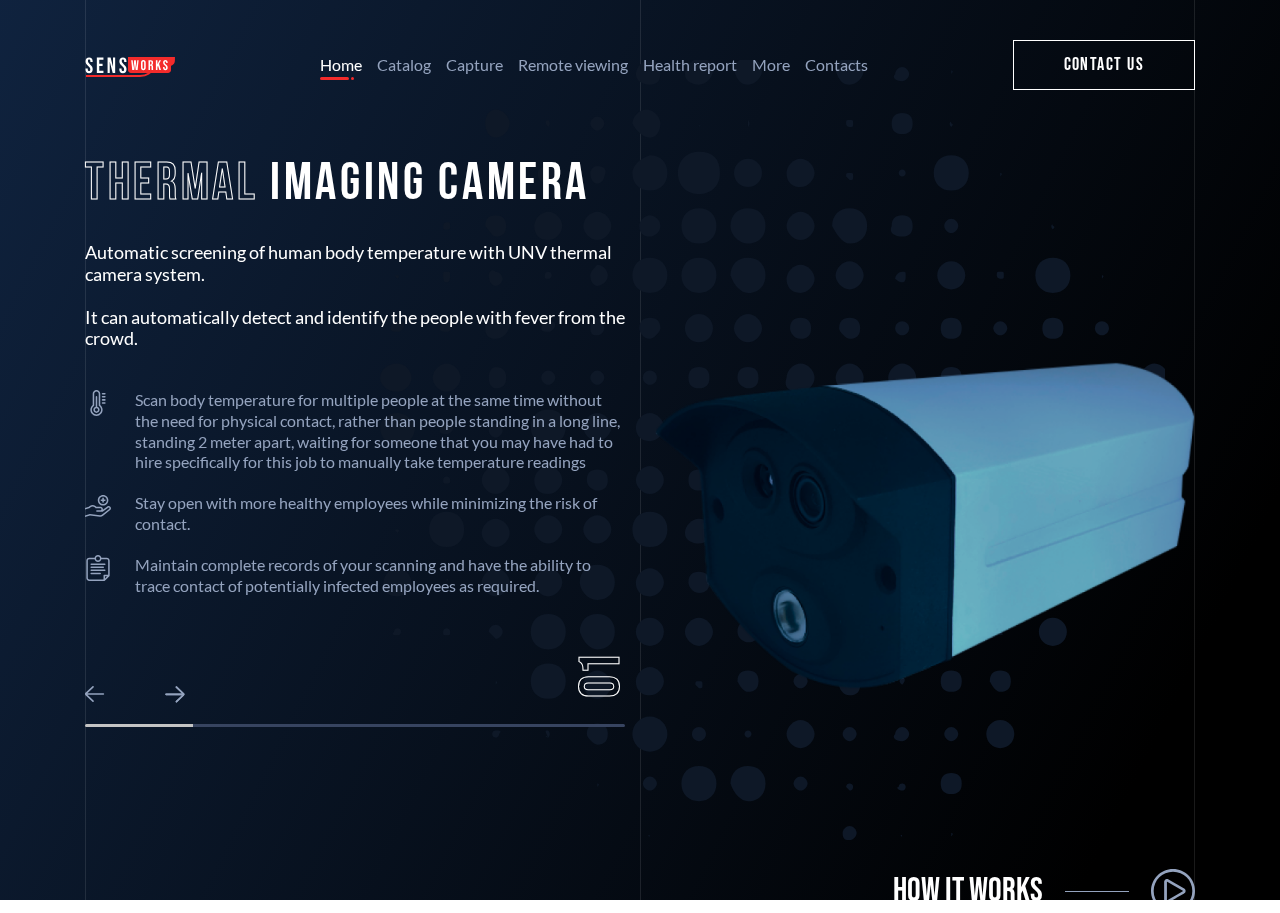
==== commit e1fe9dc8: "Add files via upload" ====
--- a/index.html
+++ b/index.html
@@ -1,7 +1,7 @@
 <!DOCTYPE html>
-<html lang="ru">
+<html lang="en">
 <head>
-  <title>SENS Works</title>
+  <title>SensWorks</title>
   <meta charset="UTF-8">
   <meta name="viewport" content="width=device-width, initial-scale=1.0">
   <link rel="shortcut icon" href="img/favicon.svg" type="image/svg">
@@ -25,11 +25,11 @@
       <ul class="nav-menu">
         <li class="active"><a href="index.html">Home</a></li>
         <li><a href="catalog.html">Catalog</a></li>
-        <li><a href="#">Capture</a></li>
-        <li><a href="#">Remote viewing</a></li>
-        <li><a href="#">Health report</a></li>
-        <li><a href="#">More</a></li>
-        <li><a href="#">Contacts</a></li>
+        <li><a href="Capture.html">Capture</a></li>
+        <li><a href="RemoteViewing.html">Remote viewing</a></li>
+        <li><a href="HealthReport.html">Health report</a></li>
+        <li><a href="More.html">More</a></li>
+        <li><a href="contact-us.html">Contacts</a></li>
       </ul>
 
       <a href="contact-us.html" class="header-btn">Contact us</a>
@@ -176,13 +176,18 @@
         <div class="slider-nav">
           <div>
             <div class="slide-img"><img src="img/slider/slide1.png" alt=""></div>
-            <a class="popup-youtube wow fadeInUp" data-wow-delay=".5s" href="http://www.youtube.com/watch?v=0O2aH4XLbto">How it works <span></span><img src="img/play.svg" alt=""></a><br>
-          </div>
-          <div>
-            <div class="slide-img poa"><img src="img/slider/slide2.png" alt=""></div>
-          </div>
-          <div>
-            <div class="slide-img poa"><img src="img/slider/slide3.png" alt=""></div>
+            <a class="popup-youtube wow fadeInUp" data-wow-delay=".5s" href="http://www.youtube.com/watch?v=0O2aH4XLbto">How it works <span></span>
+              <svg width="44" height="44" viewBox="0 0 44 44" fill="none" xmlns="http://www.w3.org/2000/svg">
+              <path d="M37.5571 6.44286C33.5762 2.46191 28.0762 0 22 0C15.9238 0 10.4238 2.46191 6.44286 6.44286C2.46191 10.4238 0 15.9238 0 22C0 28.0762 2.46191 33.5762 6.44286 37.5571C10.4238 41.5381 15.9238 44 22 44C28.0762 44 33.5762 41.5381 37.5571 37.5571C41.5381 33.5762 44 28.0762 44 22C44 15.9238 41.5381 10.4238 37.5571 6.44286ZM35.6714 35.6714C32.1619 39.181 27.3429 41.3286 22 41.3286C16.6571 41.3286 11.8381 39.181 8.32857 35.6714C4.87143 32.1619 2.67143 27.3429 2.67143 22C2.67143 16.6571 4.81905 11.8381 8.32857 8.32857C11.8381 4.81905 16.6571 2.67143 22 2.67143C27.3429 2.67143 32.1619 4.81905 35.6714 8.32857C39.181 11.8381 41.3286 16.6571 41.3286 22C41.3286 27.3429 39.1286 32.1619 35.6714 35.6714Z" fill="#94A3BE"/>
+              <path d="M34.2047 20.4286C34.1 20.3238 33.9428 20.1143 33.7857 19.9048C33.7333 19.8524 33.7333 19.8524 33.6809 19.8C33.5238 19.6429 33.3666 19.5381 33.1571 19.4334L25.4047 14.981C25.4047 14.981 25.3524 14.981 25.3524 14.9286L17.5476 10.4238C16.8666 10.0048 16.0809 9.95241 15.3476 10.1096C14.6142 10.3191 13.9857 10.7905 13.5666 11.4715C13.4095 11.681 13.3571 11.9429 13.2523 12.1524C13.2 12.3096 13.2 12.5191 13.1476 12.7286C13.1476 12.781 13.1476 12.8857 13.1476 12.9381V22V31.0095C13.1476 31.7952 13.4619 32.5286 13.9857 33.0524C14.5095 33.5762 15.2428 33.8905 16.0285 33.8905C16.2904 33.8905 16.6047 33.8381 16.8666 33.7333C17.1285 33.6286 17.3904 33.5238 17.6 33.3667L25.3 28.9143L25.4047 28.8619L33.1571 24.4095C33.2095 24.4095 33.2095 24.3572 33.2619 24.3572C33.8905 23.9381 34.3619 23.3095 34.519 22.6286C34.7285 21.8953 34.6238 21.1095 34.2047 20.4286ZM31.9524 22.0524C31.9524 22.1048 31.9 22.1572 31.8476 22.1572H31.7952L24.0952 26.6619L24.0428 26.7143L16.3428 31.1667C16.2904 31.1667 16.2904 31.2191 16.2381 31.2191C16.2381 31.2191 16.1857 31.2191 16.1857 31.2714H16.1333C16.0809 31.2714 16.0285 31.2191 15.9762 31.2191C15.9238 31.1667 15.9238 31.1143 15.9238 31.0619V22V12.9905V12.9381V12.8857C15.9762 12.8334 16.0285 12.781 16.0809 12.781C16.1333 12.781 16.1857 12.781 16.2381 12.781L23.9904 17.2334L24.0428 17.2857L31.8476 21.7905L31.9 21.8429L31.9524 21.8953C31.9524 21.9476 31.9524 22 31.9524 22.0524Z" fill="#94A3BE"/>
+              </svg>
+            </a><br>
+          </div>
+          <div>
+            <div class="slide-img poa poa1"><img src="img/slider/slide2.png" alt=""></div>
+          </div>
+          <div>
+            <div class="slide-img poa poa2"><img src="img/slider/slide3.png" alt=""></div>
           </div>
           <div>
             <div class="slide-img"><img src="img/slider/slide4.png" alt=""></div>
@@ -194,25 +199,18 @@
       </div>
 
     </div>
-
   </div>
-
-
-
-
-
-
 
   <div class="header-menu wow zoomIn" data-wow-duration=".2s">
     <div class="close"><img src="img/close.svg" alt=""></div>
     <ul class="nav-menu">
       <li class="active"><a href="index.html">Home</a></li>
       <li><a href="catalog.html">Catalog</a></li>
-      <li><a href="#">Capture</a></li>
-      <li><a href="#">Remote viewing</a></li>
-      <li><a href="#">Health report</a></li>
-      <li><a href="#">More</a></li>
-      <li><a href="#">Contacts</a></li>
+      <li><a href="Capture.html">Capture</a></li>
+      <li><a href="RemoteViewing.html">Remote viewing</a></li>
+      <li><a href="HealthReport.html">Health report</a></li>
+      <li><a href="More.html">More</a></li>
+      <li><a href="contact-us.html">Contacts</a></li>
     </ul>
   </div>
 
@@ -225,6 +223,5 @@
   <script src="js/wow.min.js"></script>
   <script type="text/javascript" src="js/vanilla-tilt.min.js"></script>
 
-
 </body>
 </html>--- a/css/style.css
+++ b/css/style.css
@@ -261,8 +261,6 @@
 	font-weight: normal;
 	font-size: 52px;
 	line-height: 160%;
-	display: flex;
-	align-items: center;
 	letter-spacing: 0.07em;
 	color: #fff;
 	margin-bottom: 30px;
@@ -432,6 +430,7 @@
 	position: absolute;
 	right: 0;
 	bottom: -200px;
+	transition: .2s ease-out;
 }
 
 .popup-youtube span {
@@ -441,9 +440,21 @@
 	margin: 0 22px;
 }
 
+.popup-youtube svg path {
+	transition: .2s ease-out;
+}
+
 .popup-youtube:hover {
 	text-decoration: none;
-	color: #fff;
+	color: #F32B2B;
+}
+
+.popup-youtube:hover span {
+	background-color: #f32b2b;
+}
+
+.popup-youtube:hover svg path {
+	fill: #f32b2b;
 }
 
 
@@ -560,21 +571,29 @@
 .arrows > div:first-child {
 	margin-right: 60px;
 }
+
+.arrows path {
+	transition: .2s ease-out;
+}
+
+.arrows > div:hover path {
+	fill: #F32B2B;
+}
+
 .slick-slide .slide-img img {
 	margin: 0 auto;
 	max-width: 100%;
 	max-height: 400px;
 }
+
 .slide-img.poa {
-	
+	margin-top: 80px!important;
 }
 
 .slide-img.poa img {
-	position: relative;
-	bottom: 0;
-	right: 0;
-	max-width: inherit;
+	-max-width: inherit;
 	max-height: inherit;
+	box-shadow: 0px 28px 70px rgba(30, 100, 202, 0.26);
 }
 
 .slick-list {
@@ -708,3 +727,6 @@
 	z-index: -1;
 	right: 15px;
 }
+
+
+
--- a/css/media.css
+++ b/css/media.css
@@ -6,9 +6,18 @@
 	.slider ul li:not(:last-of-type) {
 	    margin-bottom: 20px;
 	}
+
+	.slide-img.poa img {
+		max-height: 400px;
+	}
+
+	.slide-img.poa {
+		margin-top: 40px!important;
+	}
 }
 
 @media (max-width: 1200px) {
+
 	.popup-youtube {
 		bottom: -100px;
 	}
@@ -85,9 +94,6 @@
 }
 
 @media (max-width: 992px) {
-	.slick-slide {
-		margin-top: 0 !important;
-	}
 .full-height header {
 	margin-bottom: 40px;
 }
@@ -141,9 +147,11 @@
 .contact-us form div.in input {
 	font-size: 18px;
 }
+
 body.full-height:after {
 	display: none;
 }
+
 .slider {
 	max-height: inherit;
 }
@@ -153,16 +161,21 @@
 	height: 125px;
 	border-radius: 50%;
 	overflow: hidden;
-	background-color: #102441;
+	background-color: #091424;
 	margin: 0 auto;
 	display: flex;
 	align-items: center;
 	justify-content: center;
 	padding: 15px;
+	box-shadow: 0px 4px 20px rgba(30, 100, 202, 0.15);
+}
+
+.slide-img.poa img {
+	box-shadow: none;
 }
 
 .slide-img.poa {
-	padding: 0;
+	padding: 10px 0 0;
 }
 
 .slide-img.poa img {
@@ -180,6 +193,28 @@
 
 .slider ul li {
 	margin-bottom: 30px;
+}
+
+.slick-slide .slide-img img {
+		max-height: 100%;
+}
+
+.poa1 img {
+	position: relative!important;
+	left: -13px;
+}
+
+.poa2 img {
+	position: relative!important;
+	left: 6px;
+}
+
+.slide-img.poa {
+	margin-top: 0px!important;
+}
+
+.slick-slide {
+	margin-top: 0!important;
 }
 
 }
@@ -315,7 +350,6 @@
 	.main .product {
 	    margin-bottom: 100px;
 	}
-
 }
 
 @media (max-width: 480px) {
